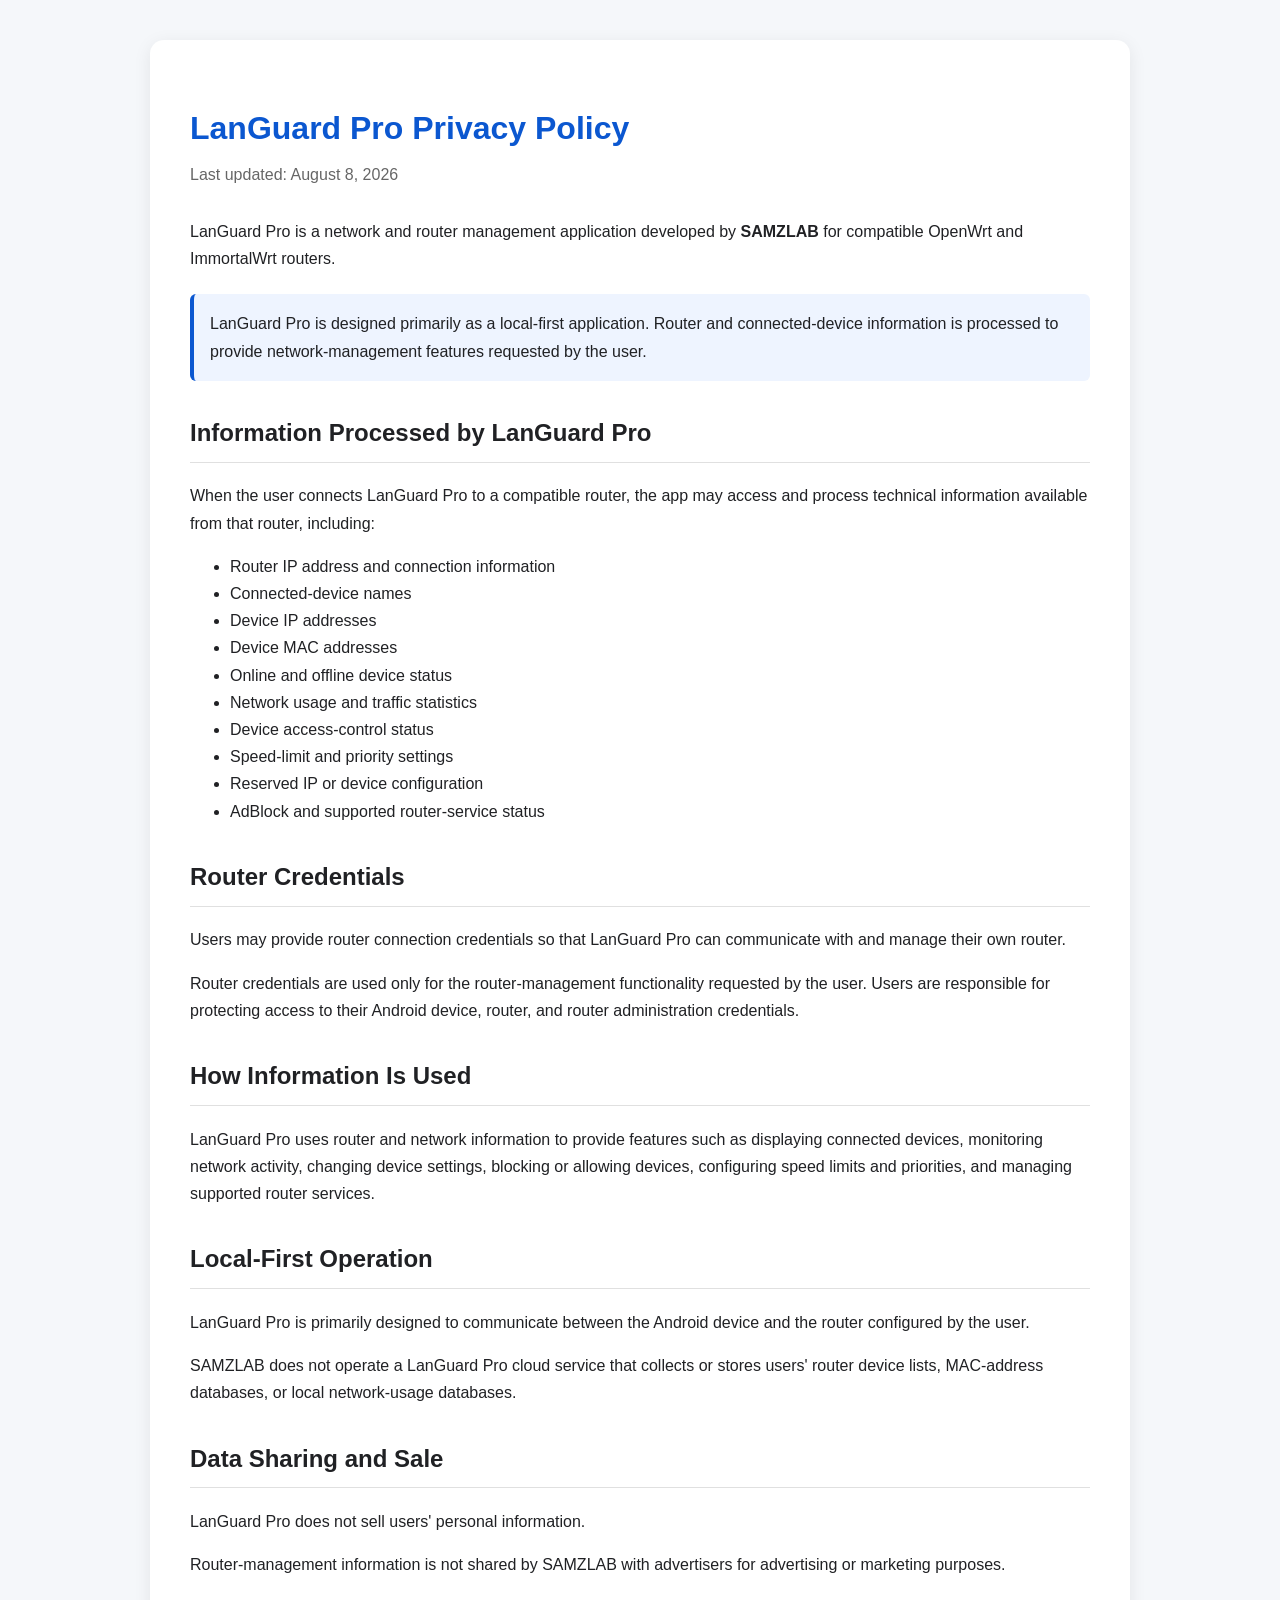
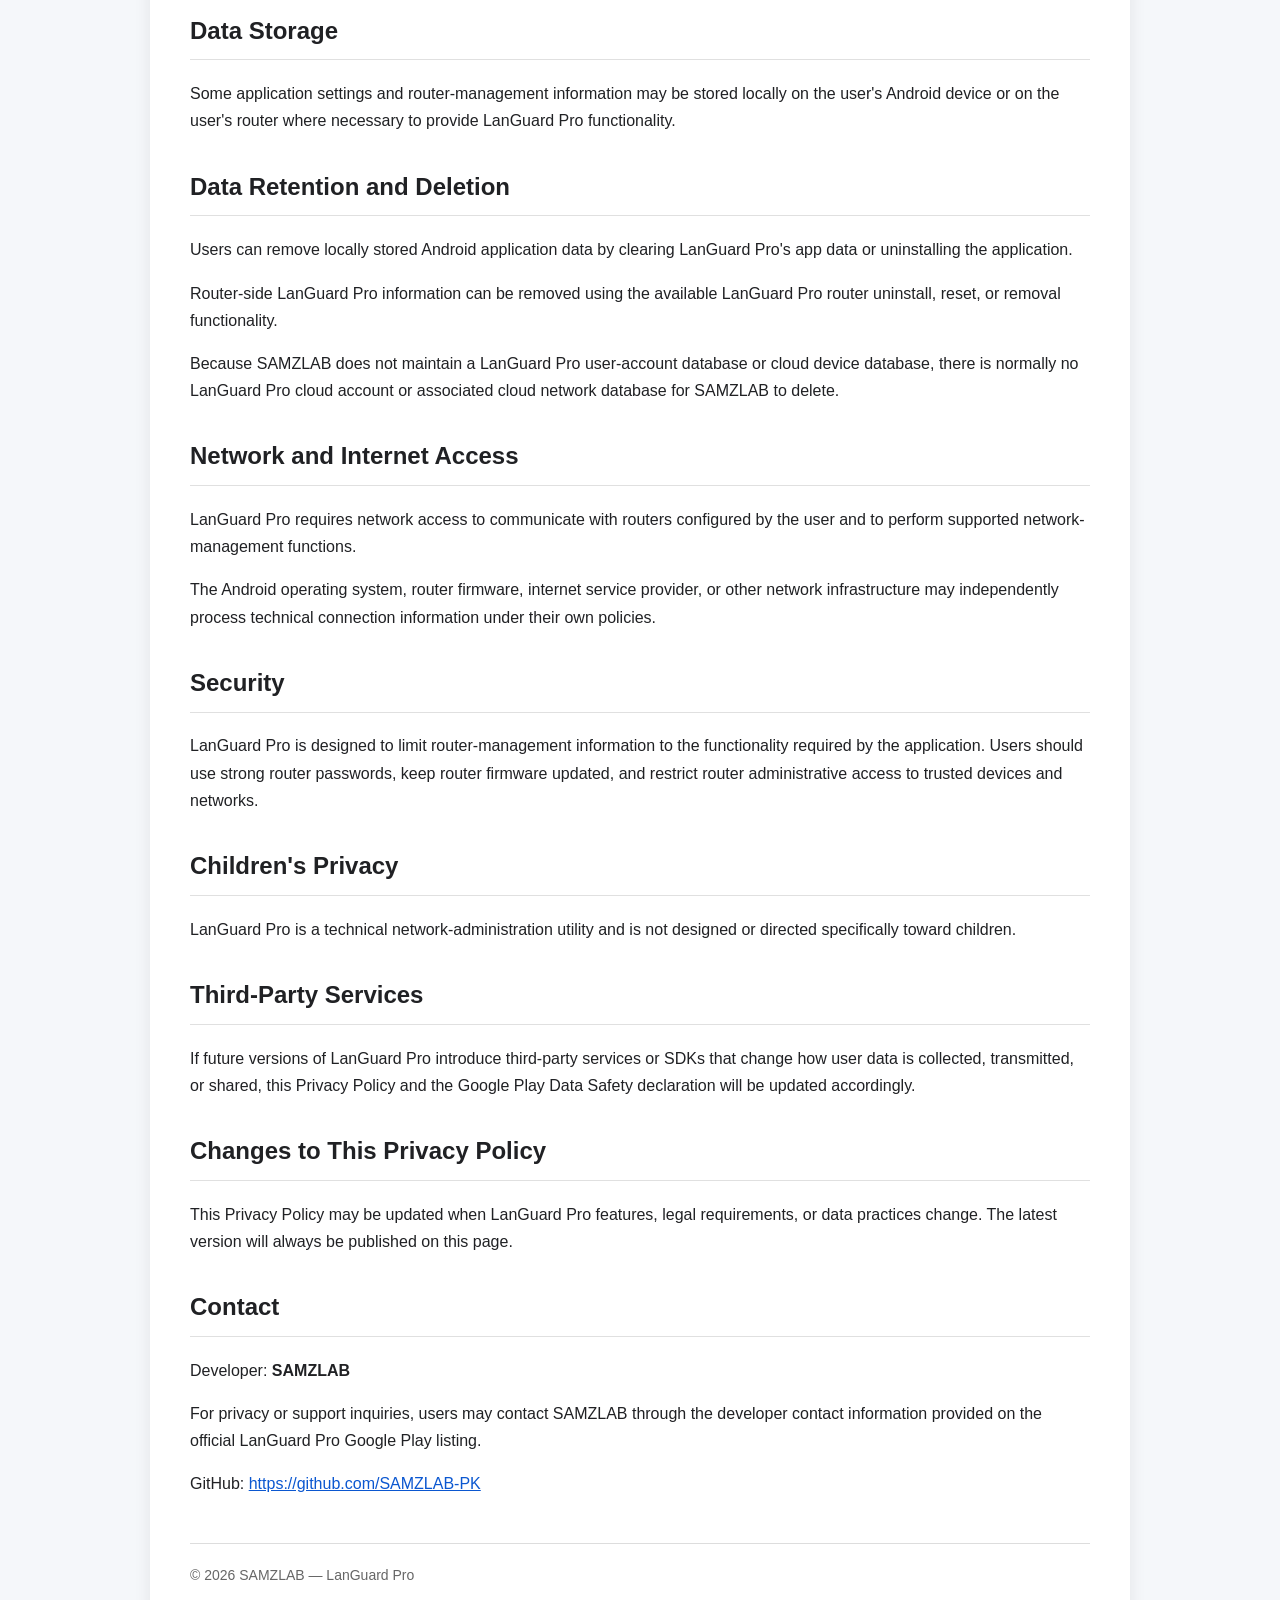
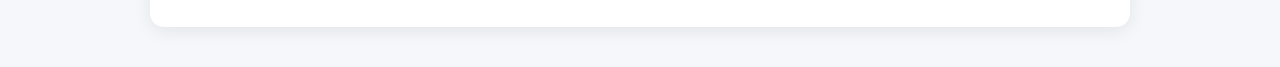
==== privacy/languard/index.html @ a6ac100c "Add dedicated LanGuard Pro privacy policy page for Google Play compliance" ====
<!DOCTYPE html>
<html lang="en">
<head>
  <meta charset="UTF-8">
  <meta name="viewport" content="width=device-width, initial-scale=1.0">
  <title>LanGuard Pro Privacy Policy</title>

  <style>
    body {
      font-family: Arial, Helvetica, sans-serif;
      margin: 0;
      background: #f5f7fa;
      color: #202124;
      line-height: 1.7;
    }

    .container {
      max-width: 900px;
      margin: 40px auto;
      background: #ffffff;
      padding: 40px;
      border-radius: 14px;
      box-shadow: 0 4px 18px rgba(0,0,0,0.08);
    }

    h1 {
      margin-bottom: 5px;
      color: #0b57d0;
    }

    h2 {
      margin-top: 32px;
      color: #202124;
      border-bottom: 1px solid #e0e0e0;
      padding-bottom: 8px;
    }

    .updated {
      color: #666;
      margin-bottom: 30px;
    }

    .notice {
      background: #eef4ff;
      border-left: 4px solid #0b57d0;
      padding: 16px;
      border-radius: 6px;
      margin: 22px 0;
    }

    a {
      color: #0b57d0;
    }

    footer {
      margin-top: 45px;
      padding-top: 20px;
      border-top: 1px solid #ddd;
      color: #666;
      font-size: 14px;
    }
  </style>
</head>

<body>

<div class="container">

  <h1>LanGuard Pro Privacy Policy</h1>
  <div class="updated">Last updated: August 8, 2026</div>

  <p>
    LanGuard Pro is a network and router management application developed
    by <strong>SAMZLAB</strong> for compatible OpenWrt and ImmortalWrt routers.
  </p>

  <div class="notice">
    LanGuard Pro is designed primarily as a local-first application.
    Router and connected-device information is processed to provide
    network-management features requested by the user.
  </div>

  <h2>Information Processed by LanGuard Pro</h2>

  <p>
    When the user connects LanGuard Pro to a compatible router, the app may
    access and process technical information available from that router,
    including:
  </p>

  <ul>
    <li>Router IP address and connection information</li>
    <li>Connected-device names</li>
    <li>Device IP addresses</li>
    <li>Device MAC addresses</li>
    <li>Online and offline device status</li>
    <li>Network usage and traffic statistics</li>
    <li>Device access-control status</li>
    <li>Speed-limit and priority settings</li>
    <li>Reserved IP or device configuration</li>
    <li>AdBlock and supported router-service status</li>
  </ul>

  <h2>Router Credentials</h2>

  <p>
    Users may provide router connection credentials so that LanGuard Pro can
    communicate with and manage their own router.
  </p>

  <p>
    Router credentials are used only for the router-management functionality
    requested by the user. Users are responsible for protecting access to
    their Android device, router, and router administration credentials.
  </p>

  <h2>How Information Is Used</h2>

  <p>
    LanGuard Pro uses router and network information to provide features such
    as displaying connected devices, monitoring network activity, changing
    device settings, blocking or allowing devices, configuring speed limits
    and priorities, and managing supported router services.
  </p>

  <h2>Local-First Operation</h2>

  <p>
    LanGuard Pro is primarily designed to communicate between the Android
    device and the router configured by the user.
  </p>

  <p>
    SAMZLAB does not operate a LanGuard Pro cloud service that collects or
    stores users' router device lists, MAC-address databases, or local
    network-usage databases.
  </p>

  <h2>Data Sharing and Sale</h2>

  <p>
    LanGuard Pro does not sell users' personal information.
  </p>

  <p>
    Router-management information is not shared by SAMZLAB with advertisers
    for advertising or marketing purposes.
  </p>

  <h2>Data Storage</h2>

  <p>
    Some application settings and router-management information may be stored
    locally on the user's Android device or on the user's router where
    necessary to provide LanGuard Pro functionality.
  </p>

  <h2>Data Retention and Deletion</h2>

  <p>
    Users can remove locally stored Android application data by clearing
    LanGuard Pro's app data or uninstalling the application.
  </p>

  <p>
    Router-side LanGuard Pro information can be removed using the available
    LanGuard Pro router uninstall, reset, or removal functionality.
  </p>

  <p>
    Because SAMZLAB does not maintain a LanGuard Pro user-account database or
    cloud device database, there is normally no LanGuard Pro cloud account or
    associated cloud network database for SAMZLAB to delete.
  </p>

  <h2>Network and Internet Access</h2>

  <p>
    LanGuard Pro requires network access to communicate with routers configured
    by the user and to perform supported network-management functions.
  </p>

  <p>
    The Android operating system, router firmware, internet service provider,
    or other network infrastructure may independently process technical
    connection information under their own policies.
  </p>

  <h2>Security</h2>

  <p>
    LanGuard Pro is designed to limit router-management information to the
    functionality required by the application. Users should use strong router
    passwords, keep router firmware updated, and restrict router administrative
    access to trusted devices and networks.
  </p>

  <h2>Children's Privacy</h2>

  <p>
    LanGuard Pro is a technical network-administration utility and is not
    designed or directed specifically toward children.
  </p>

  <h2>Third-Party Services</h2>

  <p>
    If future versions of LanGuard Pro introduce third-party services or SDKs
    that change how user data is collected, transmitted, or shared, this
    Privacy Policy and the Google Play Data Safety declaration will be updated
    accordingly.
  </p>

  <h2>Changes to This Privacy Policy</h2>

  <p>
    This Privacy Policy may be updated when LanGuard Pro features, legal
    requirements, or data practices change. The latest version will always be
    published on this page.
  </p>

  <h2>Contact</h2>

  <p>
    Developer: <strong>SAMZLAB</strong>
  </p>

  <p>
    For privacy or support inquiries, users may contact SAMZLAB through the
    developer contact information provided on the official LanGuard Pro
    Google Play listing.
  </p>

  <p>
    GitHub:
    <a href="https://github.com/SAMZLAB-PK" target="_blank">
      https://github.com/SAMZLAB-PK
    </a>
  </p>

  <footer>
    © 2026 SAMZLAB — LanGuard Pro
  </footer>

</div>

</body>
</html>
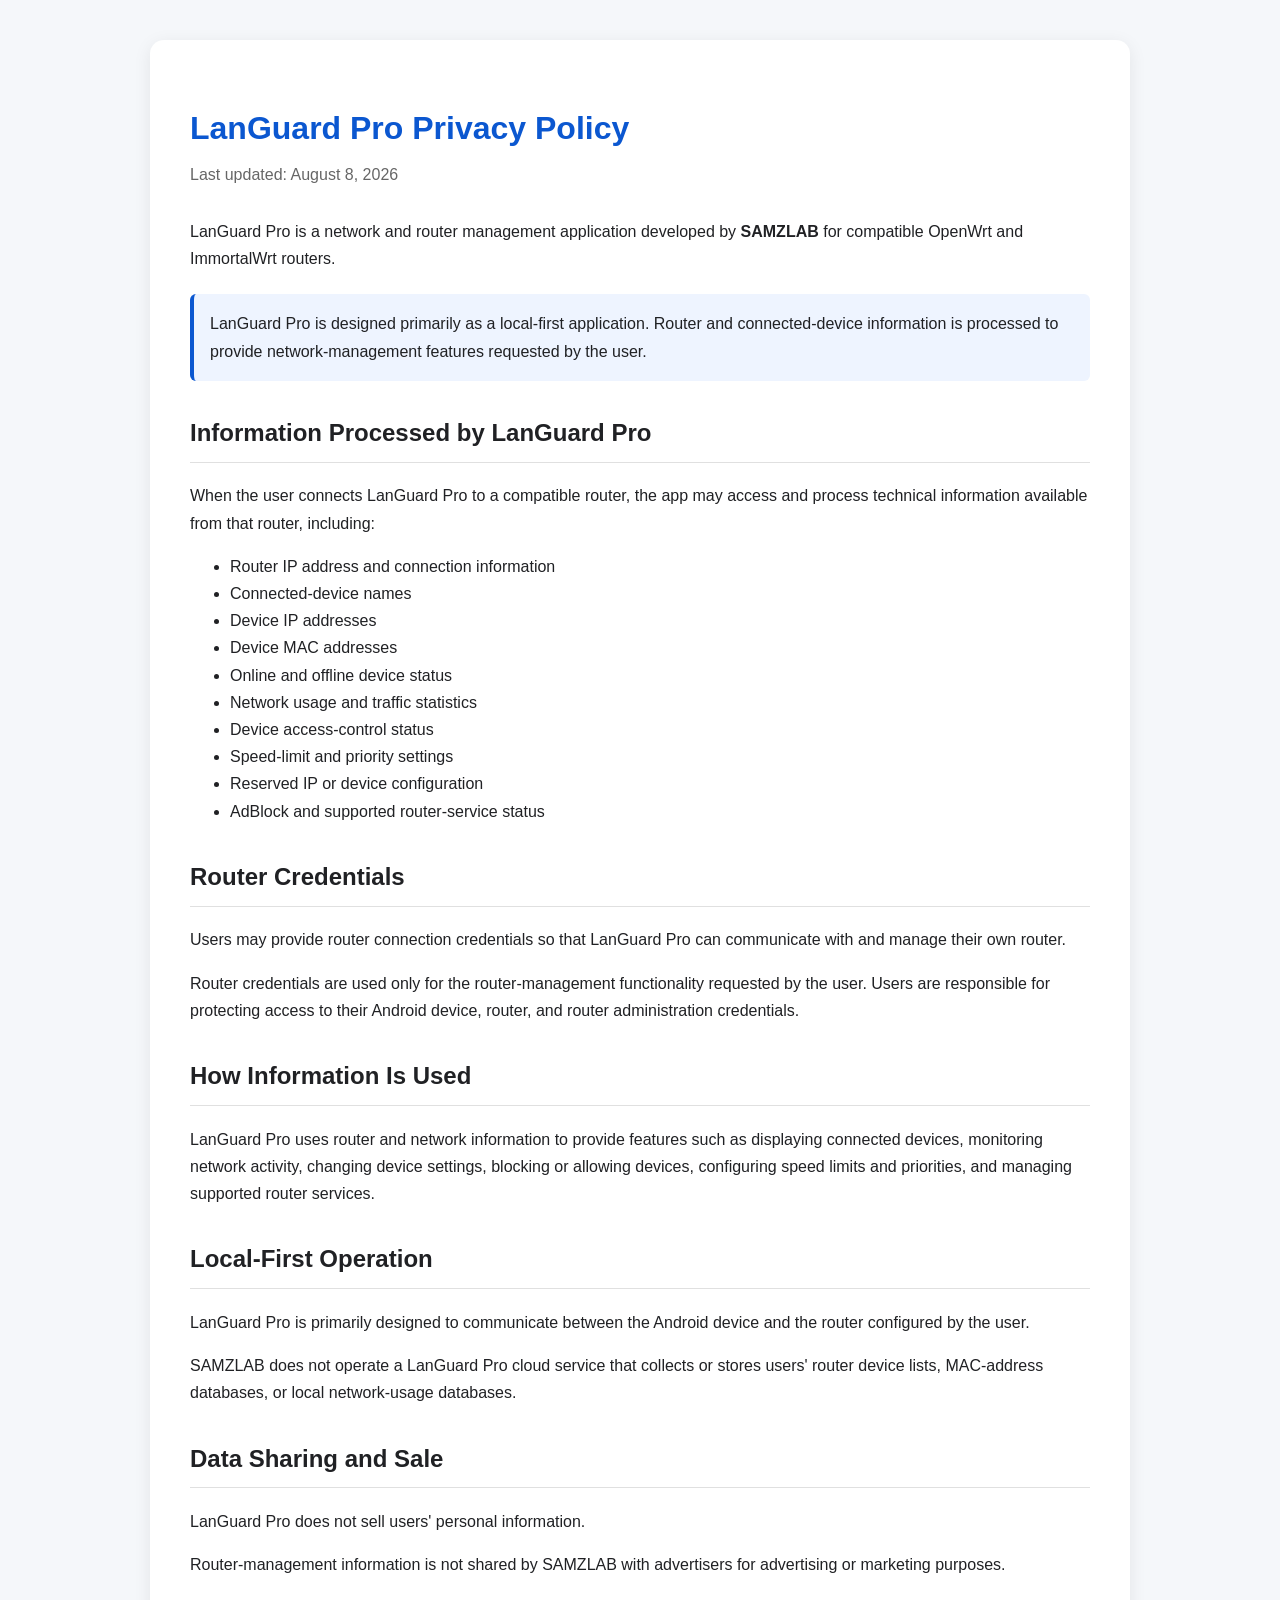
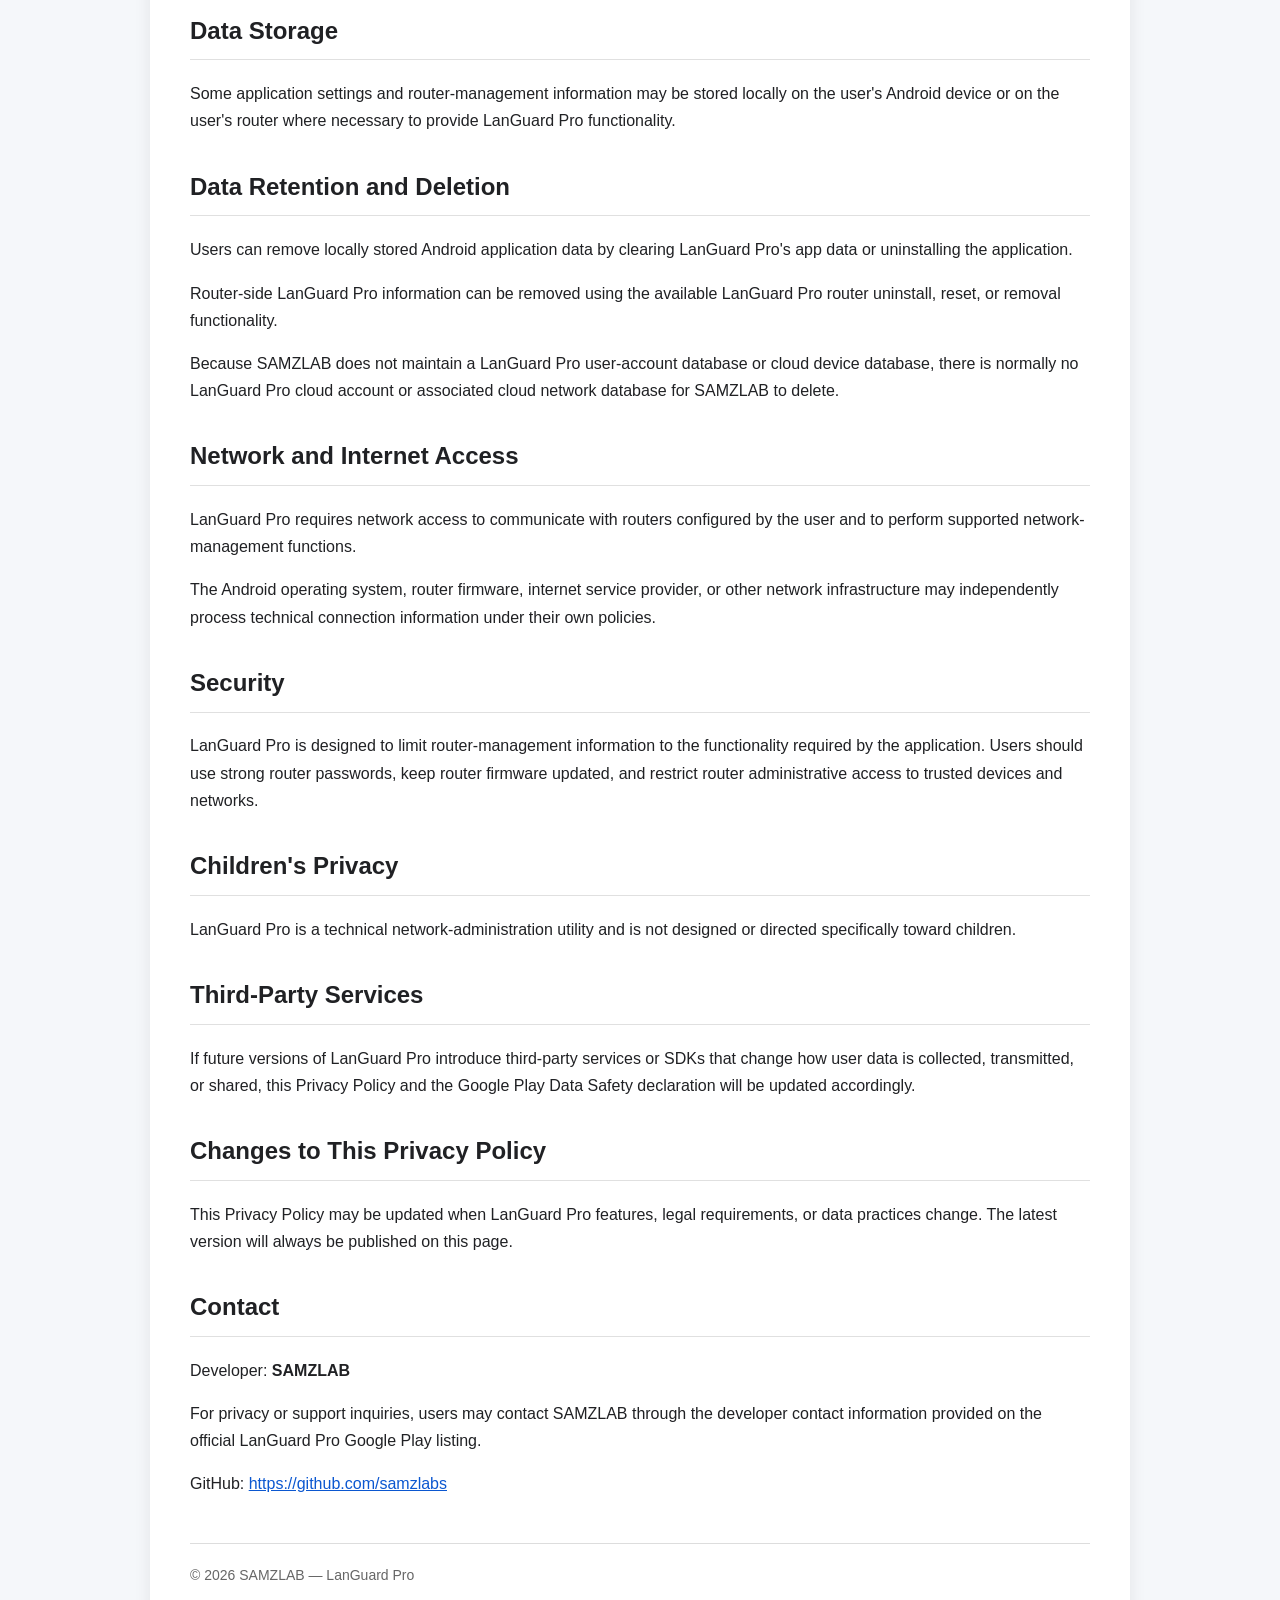
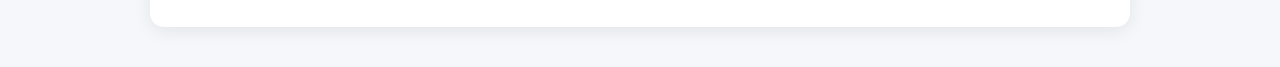
==== commit ac58f4cf: "Correct LanGuard privacy policy GitHub profile link to samzlabs" ====
--- a/privacy/languard/index.html
+++ b/privacy/languard/index.html
@@ -233,8 +233,8 @@
 
   <p>
     GitHub:
-    <a href="https://github.com/SAMZLAB-PK" target="_blank">
-      https://github.com/SAMZLAB-PK
+    <a href="https://github.com/samzlabs" target="_blank">
+      https://github.com/samzlabs
     </a>
   </p>
 
